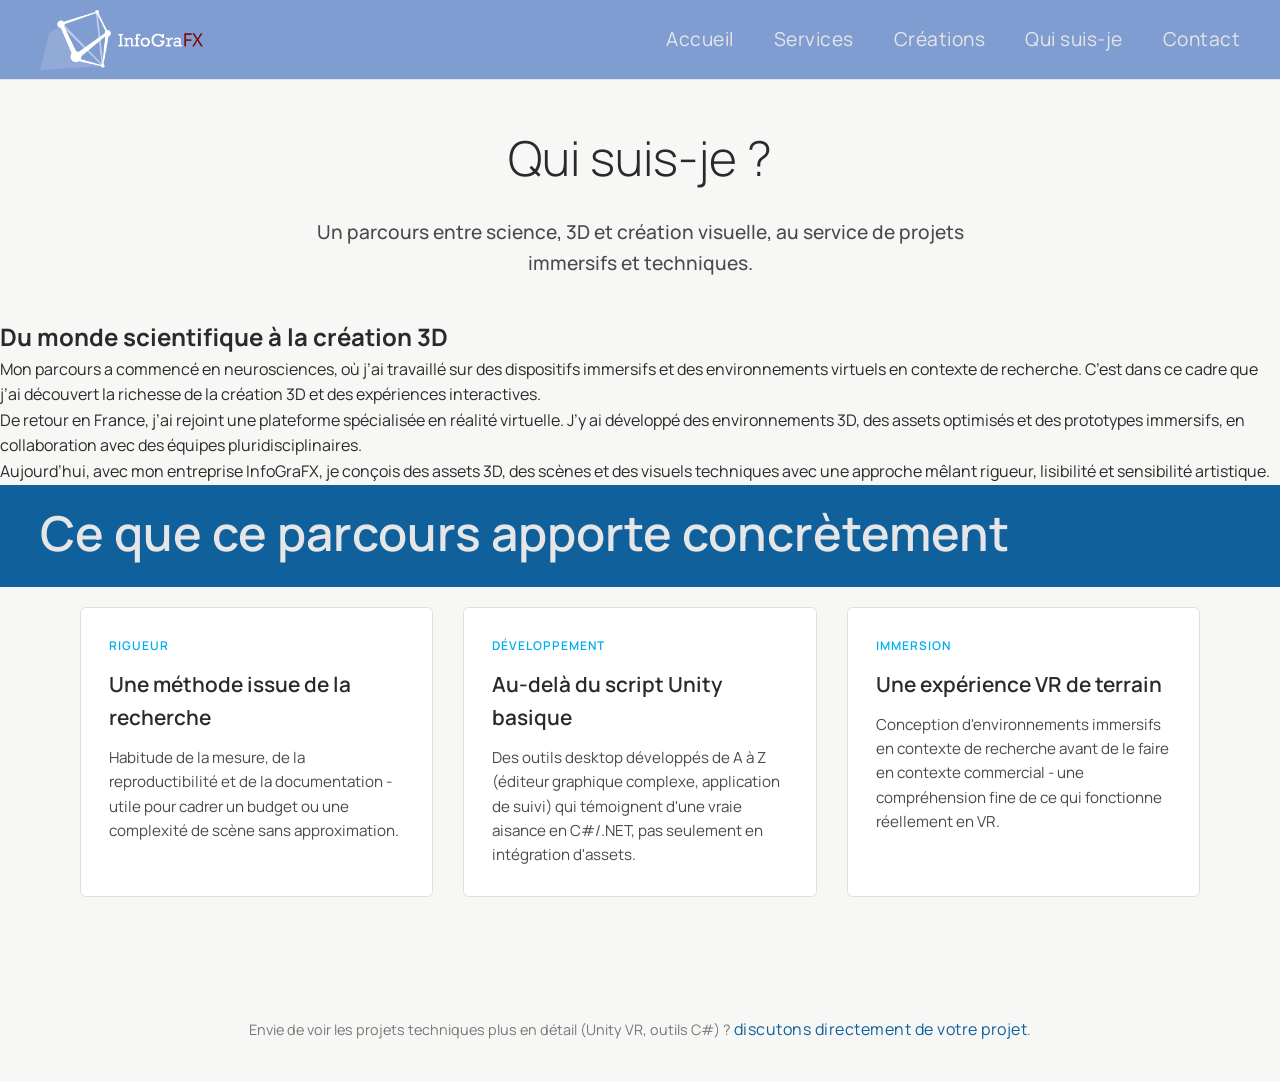
==== apropos.html @ 715f65da "fix pictures" ====
<!DOCTYPE html>
<html lang="fr">
<head>
    <meta charset="UTF-8">
    <meta name="viewport" content="width=device-width, initial-scale=1.0">
    <title>Qui suis-je – InfoGraFX</title>
    <meta name="description" content="Parcours de François-Xavier Michon, fondateur d'InfoGraFX : des neurosciences à la 3D, la VR et le développement Unity.">

    <link rel="stylesheet" href="css/styles.css">
    <link rel="stylesheet" href="css/components/MediaBlock.css">
    <link rel="stylesheet" href="css/components/Lightbox.css">
    <link href="https://fonts.googleapis.com/css2?family=Manrope:wght@300;400;500;600&display=swap" rel="stylesheet">
</head>

<body>
<header>            
    <img src="./assets/Images/Logo/logo1BATD.png" class="minlogo" alt="InfoGraFX">
    <nav>
        <a href="index.html">Accueil</a>
        <a href="services.html">Services</a>
        <a href="creations.html">Créations</a>
        <a href="apropos.html">Qui suis-je</a>
        <a href="contact.html">Contact</a>
    </nav>
</header>

<section class="hero">
    <h1>Qui suis-je ?</h1>
    <!-- <p class="heroTagline">Un parcours parti des neurosciences, arrivé à la 3D et au développement Unity par la recherche immersive.</p> -->
    <p class="heroTagline">    Un parcours entre science, 3D et création visuelle, au service de projets immersifs et techniques.</p>
</section>

<section class="mediaBlock mediaBlockAnimated mediaBlockFromRight">
    <div class="mediaBlockText">
        <!-- <h2 class="mediaBlockTitle">Un chercheur devenu artisan du visuel et du code</h2> -->
        <h2 class="mediaBlockTitle">Du monde scientifique à la création 3D</h2>
        <!-- <p class="mediaBlockDescription">Mon parcours a commencé en neurosciences et déjà lié à l'étude de la réalitée virtuelle sur animaux. Lors de mon post-doctorat, j'ai continuer de découvrir la puissance la richesse de la création 3D et des environnements immersifs - une passion qui ne m'a plus quitté depuis.</p>
        <p class="mediaBlockDescription">De retour en France, j'ai travaillé au sein d'une plateforme de recherche spécialisée en VR, où j'ai consolidé mes compétences en modélisation, intégration technique et programmation, au contact d'exigences scientifiques strictes.</p>
        <p class="mediaBlockDescription">Basé à Marseille, je conçois aujourd'hui sous InfoGraFX des assets 3D, des scènes et des interactions qui mêlent rigueur technique et sensibilité visuelle.</p> -->

        <p class="mediaBlockDescription">Mon parcours a commencé en neurosciences, où j’ai travaillé sur des dispositifs immersifs et des environnements virtuels en contexte de recherche. 
    C’est dans ce cadre que j’ai découvert la richesse de la création 3D et des expériences interactives.</p>
        <p class="mediaBlockDescription">    De retour en France, j’ai rejoint une plateforme spécialisée en réalité virtuelle. J’y ai développé des environnements 3D, des assets optimisés et des prototypes immersifs, en collaboration avec des équipes pluridisciplinaires.</p>
        <p class="mediaBlockDescription">    Aujourd’hui, avec mon entreprise InfoGraFX, je conçois des assets 3D, des scènes et des visuels techniques avec une approche mêlant rigueur, lisibilité et sensibilité artistique.</p>
    </div>
    <!-- <img src="./assets/Images/ProfilePhoto.png" class="mediaBlockMedia animated-image"> -->
</section>

<h2 class="sectionTitle">Ce que ce parcours apporte concrètement</h2>

<section class="pillars">
    <div class="pillarCard">
        <span class="pillarLabel">Rigueur</span>
        <h2>Une méthode issue de la recherche</h2>
        <p>Habitude de la mesure, de la reproductibilité et de la documentation - utile pour cadrer un budget ou une complexité de scène sans approximation.</p>
    </div>
    <div class="pillarCard">
        <span class="pillarLabel">Développement</span>
        <h2>Au-delà du script Unity basique</h2>
        <p>Des outils desktop développés de A à Z (éditeur graphique complexe, application de suivi) qui témoignent d'une vraie aisance en C#/.NET, pas seulement en intégration d'assets.</p>
    </div>
    <div class="pillarCard">
        <span class="pillarLabel">Immersion</span>
        <h2>Une expérience VR de terrain</h2>
        <p>Conception d'environnements immersifs en contexte de recherche avant de le faire en contexte commercial - une compréhension fine de ce qui fonctionne réellement en VR.</p>
    </div>
</section>

<footer>
    <p>Envie de voir les projets techniques plus en détail (Unity VR, outils C#) ? <a href="contact.html">discutons directement de votre projet</a>.</p>
</footer>

<script type="module" src="js/main.js"></script>

</body>
</html>
---- css/styles.css ----
/* ------------------------------
   PALETTE ÉTENDUE
--------------------------------*/
:root {
    /* Nouveau thème blanc cassé */
    --col-bg: #f7f7f5;          /* Blanc cassé */
    --col-text: #2a2a2a;        /* Gris foncé élégant */
    --col-text-light: #4a4a4a;  /* Gris moyen */
    --col-border: #e0e0de;      /* Gris clair */
    --col-border-hover: #c8c8c6;

    /* Accent artistique */
    --col-accent: #7a5cff;      /* Violet créatif */
    --col-accent-dark: #5b3fd9;

    /* Ancienne palette (disponible si tu veux l’utiliser) */
    --col_black: #0f0f0f;
    --col_white: #e6e6e6;
    --col_grey: #333333;
    --col_orange: #eb6c1a;
    --col_black2: #151515;
    --col_black3: #1a1a1a;
    --col_grey2: #555555;
    --col_light_blue:#96dcf8;
    --col_cyan_neon:#00E5FF;
    --col_night_blue: #0B0F26;
    --col_deep_blue: #0E3A66;
    --col_blue: #00adee;
    --col_blue_dark: #809dd2;
    --col_blue_dark2: #10609c;
    --col_blue_dark3: #073c64;
}

/* ------------------------------
   RESET & BASE
--------------------------------*/
* {
    margin: 0;
    padding: 0;
    box-sizing: border-box;
}

body {
    font-family: "Manrope", sans-serif;
    background-color: var(--col-bg);
    color: var(--col-text);
    line-height: 1.6;
}

a {
    color: var(--col_blue_dark2);
    text-decoration: none;
    font-weight: 400;
    font-size: 1rem;
    letter-spacing: 0.5px;
    transition: opacity 0.2s ease;
}

a:hover {
    color: var(--col_blue_dark2);
    text-decoration: none;
    font-weight: 400;
text-decoration:underline ;    letter-spacing: 0.5px;
    transition: opacity 0.2s ease;
}

/* ------------------------------
   HEADER & NAV
--------------------------------*/
header {
    width: 100%; 
    padding: 20px 40px;
    /* background: var(--col-bg); */
    background: var(--col_blue_dark);
    border-bottom: 1px solid var(--col-border);
    position: sticky;
    top: 0;
    z-index: 1000;

      display: flex;               /* ALIGNEMENT GLOBAL */
    align-items: center;         /* CENTRAGE VERTICAL */
    justify-content: space-between; /* LOGO À GAUCHE / NAV À DROITE */
        height: 80px;                /* FIXE LA HAUTEUR DU HEADER */
}

.minlogo{
display: block;
    max-height: 60px;            /* NE DÉPASSE JAMAIS LE HEADER */
    width: auto;
    height: auto;
}
nav {
    display: flex;
    gap: 40px;
    justify-content: flex-end;
}

nav a {
    color: var(--col_white);
    text-decoration: none;
    font-weight: 400;
    font-size: 1.2rem;
    letter-spacing: 0.5px;
    transition: opacity 0.2s ease;
}

nav a:hover {
    opacity: 0.6;
}

/* ------------------------------
   HERO SECTION
--------------------------------*/
.hero {
    text-align: center;
    padding: 40px 20px 40px;
}

.hero h1 {
    font-size: 3rem;
    font-weight: 300;
    margin-bottom: 20px;
}



.hero p {
    font-size: 1.2rem;
    max-width: 700px;
    margin: 0 auto;
    color: var(--col-text-light);
}

/* ------------------------------
   CARDS SECTION
--------------------------------*/
.cards {
    display: grid;
    grid-template-columns: repeat(auto-fit, minmax(260px, 1fr));
    gap: 40px;
    padding: 40px;
    max-width: 1600px;
    margin: 0 auto;
}

.card {
    background: #ffffff;
    border: 1px solid var(--col-border);
    padding: 20px;
    border-radius: 6px;
    transition: transform 0.2s ease, border-color 0.2s ease;
}

.card:hover {
    transform: translateY(-6px);
    border-color: var(--col-border-hover);
}

.card img {
    width: 100%;
    height: 160px;
    object-fit: cover;
    border-radius: 4px;
    margin-bottom: 15px;
}

.card h2 {
    font-size: 1.4rem;
    font-weight: 400;
    margin-bottom: 10px;
}

.card p {
    font-size: 0.95rem;
    margin-bottom: 20px;
    color: var(--col-text-light);
}

.card a {
    display: inline-block;
    padding: 10px 16px;
    background: var(--col-text);
    color: #ffffff;
    text-decoration: none;
    font-weight: 400;
    border-radius: 4px;
    transition: opacity 0.2s ease;
}

.card a:hover {
    opacity: 0.7;
}

/* ------------------------------
   FOOTER
--------------------------------*/
footer {
    text-align: center;
    padding: 40px;
    color: #777;
    font-size: 0.9rem;
}


/* ------------------------------
   HERO — bouton d'appel à l'action
--------------------------------*/
.heroTagline {
    font-size: 1.3rem;
    font-weight: 500;
    color: var(--col-text);
    max-width: 700px;
    margin: 0 auto 10px;
}

.heroCta {
    display: inline-block;
    margin-top: 30px;
    padding: 14px 28px;
    background: var(--col_blue_dark2);
    color: #ffffff;
    text-decoration: none;
    font-weight: 500;
    border-radius: 4px;
    transition: background 0.2s ease;
}

.heroCta:hover {
    background: var(--col_blue_dark3);
}

/* ------------------------------
   PILIERS DE SERVICES (accueil)
--------------------------------*/
.pillars {
    display: grid;
    grid-template-columns: repeat(auto-fit, minmax(260px, 1fr));
    gap: 30px;
    max-width: 1200px;
    margin: 0 auto;
    padding: 20px 40px 80px;
}

.pillarCard {
    background: #ffffff;
    border: 1px solid var(--col-border);
    border-radius: 6px;
    padding: 28px;
    display: flex;
    flex-direction: column;
    gap: 12px;
}

.pillarLabel {
    text-transform: uppercase;
    font-size: 0.75rem;
    letter-spacing: 1px;
    color: var(--col_blue);
    font-weight: 600;
}

.pillarCard h2 {
    font-size: 1.3rem;
    font-weight: 600;
}

.pillarCard p {
    color: var(--col-text-light);
    font-size: 0.95rem;
    flex-grow: 1;
}

.pillarCard a {
    color: var(--col_blue_dark2);
    text-decoration: none;
    font-weight: 500;
}

.pillarCard a:hover {
    text-decoration: underline;
}

/* ------------------------------
   TITRE DE SECTION (services.html)
--------------------------------*/
.sectionTitle {
    padding: 10px 40px;
    font-size: 3rem;
    font-weight: 600;
    padding-bottom: 16px;
    background-color: var(--col_blue_dark2);
    color: var(--col_white);
}

/* IMAGE — entre 40% et 66% selon sa taille réelle */
.logo {
    flex: 0 1 auto;          /* image prend l’espace qu’elle peut */
    max-height: 30vh;        /* jamais trop haute */
    width: auto;
    height: auto;
    object-fit: contain;     /* image entière */
    object-position: left;   /* collée au bord */
    background: var(--col-bg);        /* bandes propres */
}

/* ------------------------------
   FORMULAIRE DE CONTACT
--------------------------------*/
.contactWrapper {
    display: grid;
    grid-template-columns: 2fr 1fr;
    gap: 60px;
    max-width: 1000px;
    margin: 0 auto;
    padding: 20px 40px 80px;
}

.contactForm {
    display: flex;
    flex-direction: column;
    gap: 6px;
}

.contactForm label {
    font-size: 0.9rem;
    font-weight: 600;
    margin-top: 12px;
}

.contactForm input,
.contactForm select,
.contactForm textarea {
    padding: 10px 12px;
    border: 1px solid var(--col-border);
    border-radius: 4px;
    font-family: inherit;
    font-size: 1rem;
    background: #ffffff;
    color: var(--col-text);
}

.contactForm button {
    margin-top: 20px;
    padding: 12px 20px;
    background: var(--col_blue_dark2);
    color: #ffffff;
    border: none;
    border-radius: 4px;
    font-weight: 500;
    cursor: pointer;
    transition: background 0.2s ease;
}

.contactForm button:hover {
    background: var(--col_blue_dark3);
}

.mailtoNote {
    grid-column: 1 / -1;
    font-size: 0.85rem;
    color: var(--col-text-light);
    margin-top: -30px;
}

.contactInfo h2 {
    font-size: 1.1rem;
    margin-bottom: 12px;
}

.contactInfo p {
    margin-bottom: 8px;
    color: var(--col-text-light);
}

.legalNote {
    font-size: 0.8rem;
    color: #999;
    margin-top: 20px;
}

@media (max-width: 700px) {
    .contactWrapper {
        grid-template-columns: 1fr;
    }
}
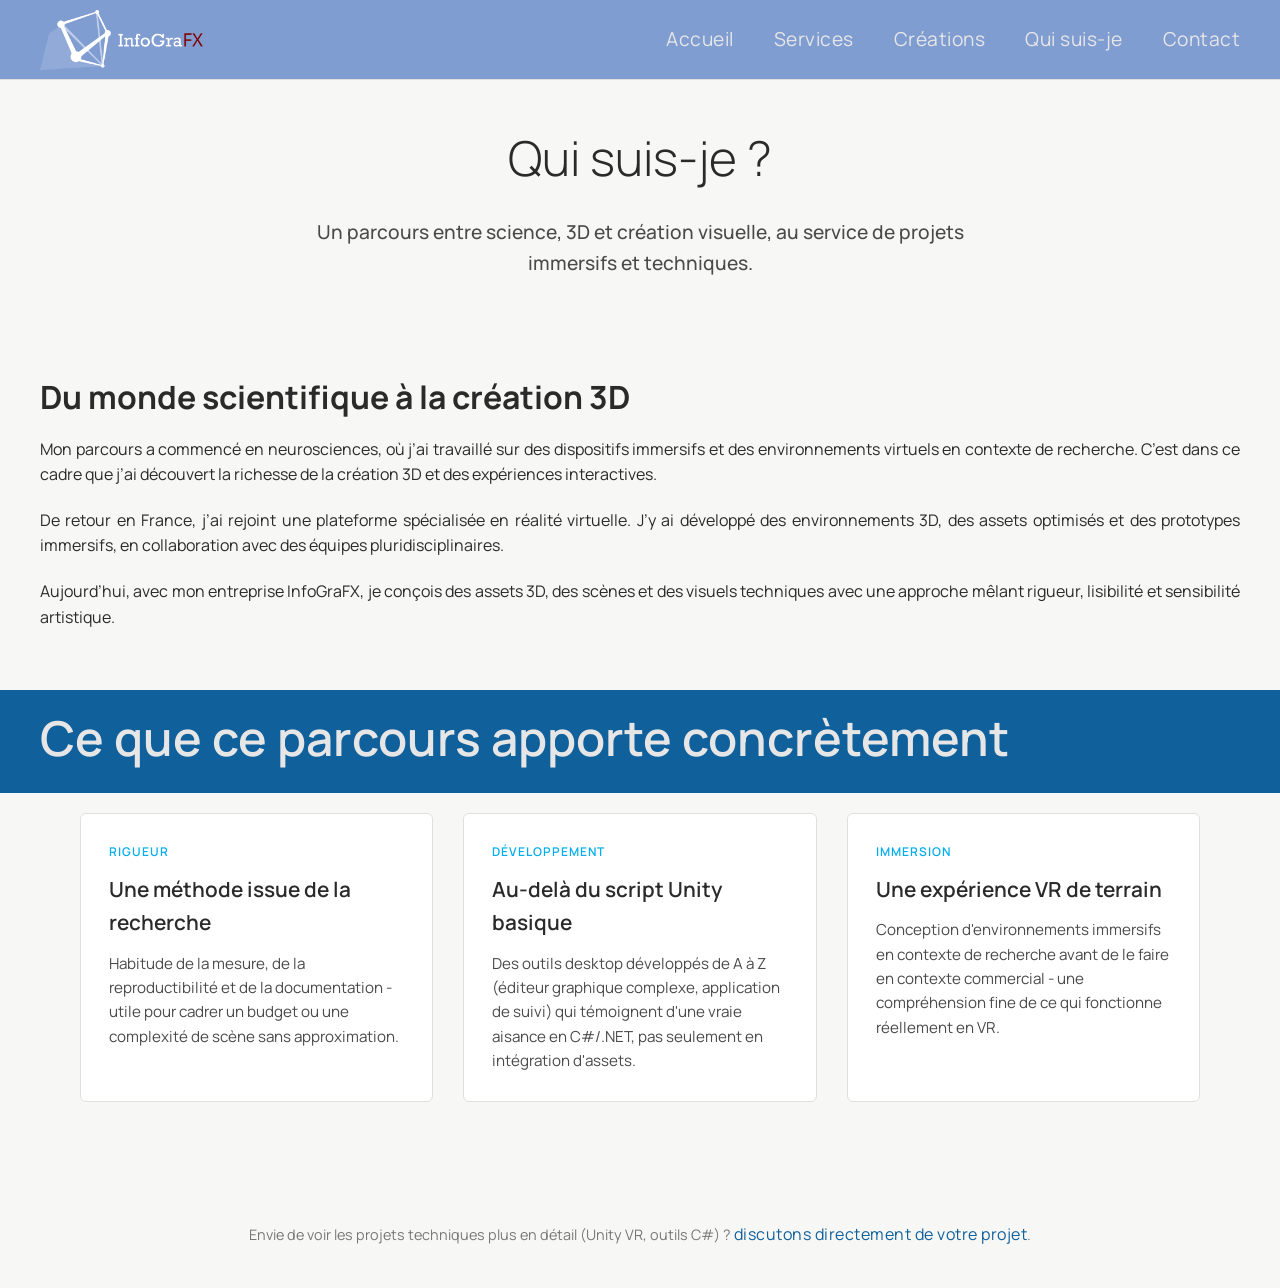
==== commit 5615eb43: "check css" ====
--- a/apropos.html
+++ b/apropos.html
@@ -6,9 +6,9 @@
     <title>Qui suis-je – InfoGraFX</title>
     <meta name="description" content="Parcours de François-Xavier Michon, fondateur d'InfoGraFX : des neurosciences à la 3D, la VR et le développement Unity.">
 
-    <link rel="stylesheet" href="css/styles.css">
-    <link rel="stylesheet" href="css/components/MediaBlock.css">
-    <link rel="stylesheet" href="css/components/Lightbox.css">
+    <link rel="stylesheet" href="./css/styles.css">
+    <link rel="stylesheet" href="./css/components/mediaBlock.css">
+    <link rel="stylesheet" href="./css/components/Lightbox.css">
     <link href="https://fonts.googleapis.com/css2?family=Manrope:wght@300;400;500;600&display=swap" rel="stylesheet">
 </head>
 
@@ -70,7 +70,7 @@
     <p>Envie de voir les projets techniques plus en détail (Unity VR, outils C#) ? <a href="contact.html">discutons directement de votre projet</a>.</p>
 </footer>
 
-<script type="module" src="js/main.js"></script>
+<script type="module" src="./js/main.js"></script>
 
 </body>
 </html>
--- a/css/components/mediaBlock.css
+++ b/css/components/mediaBlock.css
@@ -0,0 +1,108 @@
+/* ============================
+   MEDIA BLOCK — FLEX ADAPTATIF
+============================ */
+
+.mediaBlock {
+    display: flex;
+    align-items: stretch;
+    justify-content: space-between;
+    width: 100%;
+    padding: 60px 0;
+    gap: 40px;
+}
+
+/* ORDRE TEXTE / IMAGE */
+.mediaBlockFromRight .mediaBlockText { order: 0; }
+.mediaBlockFromRight .mediaBlockMedia { order: 1; }
+
+.mediaBlockFromLeft .mediaBlockMedia { order: 0; }
+.mediaBlockFromLeft .mediaBlockText { order: 1; }
+
+
+
+/* IMAGE — entre 40% et 66% selon sa taille réelle */
+.mediaBlockMedia {
+    flex: 0 1 auto;          /* image prend l’espace qu’elle peut */
+    min-width: 40%;          /* jamais trop petite */
+    max-width: 66%;          /* jamais trop grande */
+    max-height: 50vh;        /* jamais trop haute */
+    border-radius:2cap;
+    width: auto;
+    height: auto;
+    object-fit: contain;     /* image entière */
+    object-position: left;   /* collée au bord */
+    background: var(--col-bg);        /* bandes propres */
+}
+
+/* TEXTE — récupère tout l’espace restant */
+.mediaBlockText {
+    display: flex;
+    flex-direction: column;
+    justify-content: flex-start;   /* titre collé en haut */
+    gap: 20px;                      /* espace propre entre titre et texte */
+    flex: 1 1 auto;
+    padding: 0 40px;
+}
+
+.mediaBlockTitle {
+    margin: 0;
+    padding: 0;
+    font-size: 2rem;
+    font-weight: 700;
+    line-height: 1.2;
+    text-align: left;               /* aligné à gauche */
+}
+
+/* Sous-texte */
+.mediaBlockDescription {
+    margin: 0;
+    padding: 0;
+    font-size: 1rem;
+    line-height: 1.6;
+    text-align: justify;            /* texte justifié */
+}
+
+
+
+
+/* ============================
+   ANIMATION — SIMPLE & FIABLE
+============================ */
+
+/* Image venant de la droite */
+.mediaBlockFromRight .mediaBlockMedia {
+    opacity: 0;
+    transform: translateX(49%);
+    transition:
+        opacity 0.6s ease-out,
+        transform 0.9s cubic-bezier(0.16, 1.2, 0.3, 1);
+}
+
+.mediaBlockFromRight .mediaBlockMedia.visible {
+    opacity: 1;
+    transform: translateX(0);
+}
+
+.mediaBlockFromRight .mediaBlockMedia.exit {
+    opacity: 0;
+    transform: translateX(49%);
+}
+
+/* Image venant de la gauche */
+.mediaBlockFromLeft .mediaBlockMedia {
+    opacity: 0;
+    transform: translateX(-49%);
+    transition:
+        opacity 0.6s ease-out,
+        transform 0.9s cubic-bezier(0.16, 1.2, 0.3, 1);
+}
+
+.mediaBlockFromLeft .mediaBlockMedia.visible {
+    opacity: 1;
+    transform: translateX(0);
+}
+
+.mediaBlockFromLeft .mediaBlockMedia.exit {
+    opacity: 0;
+    transform: translateX(-49%);
+}
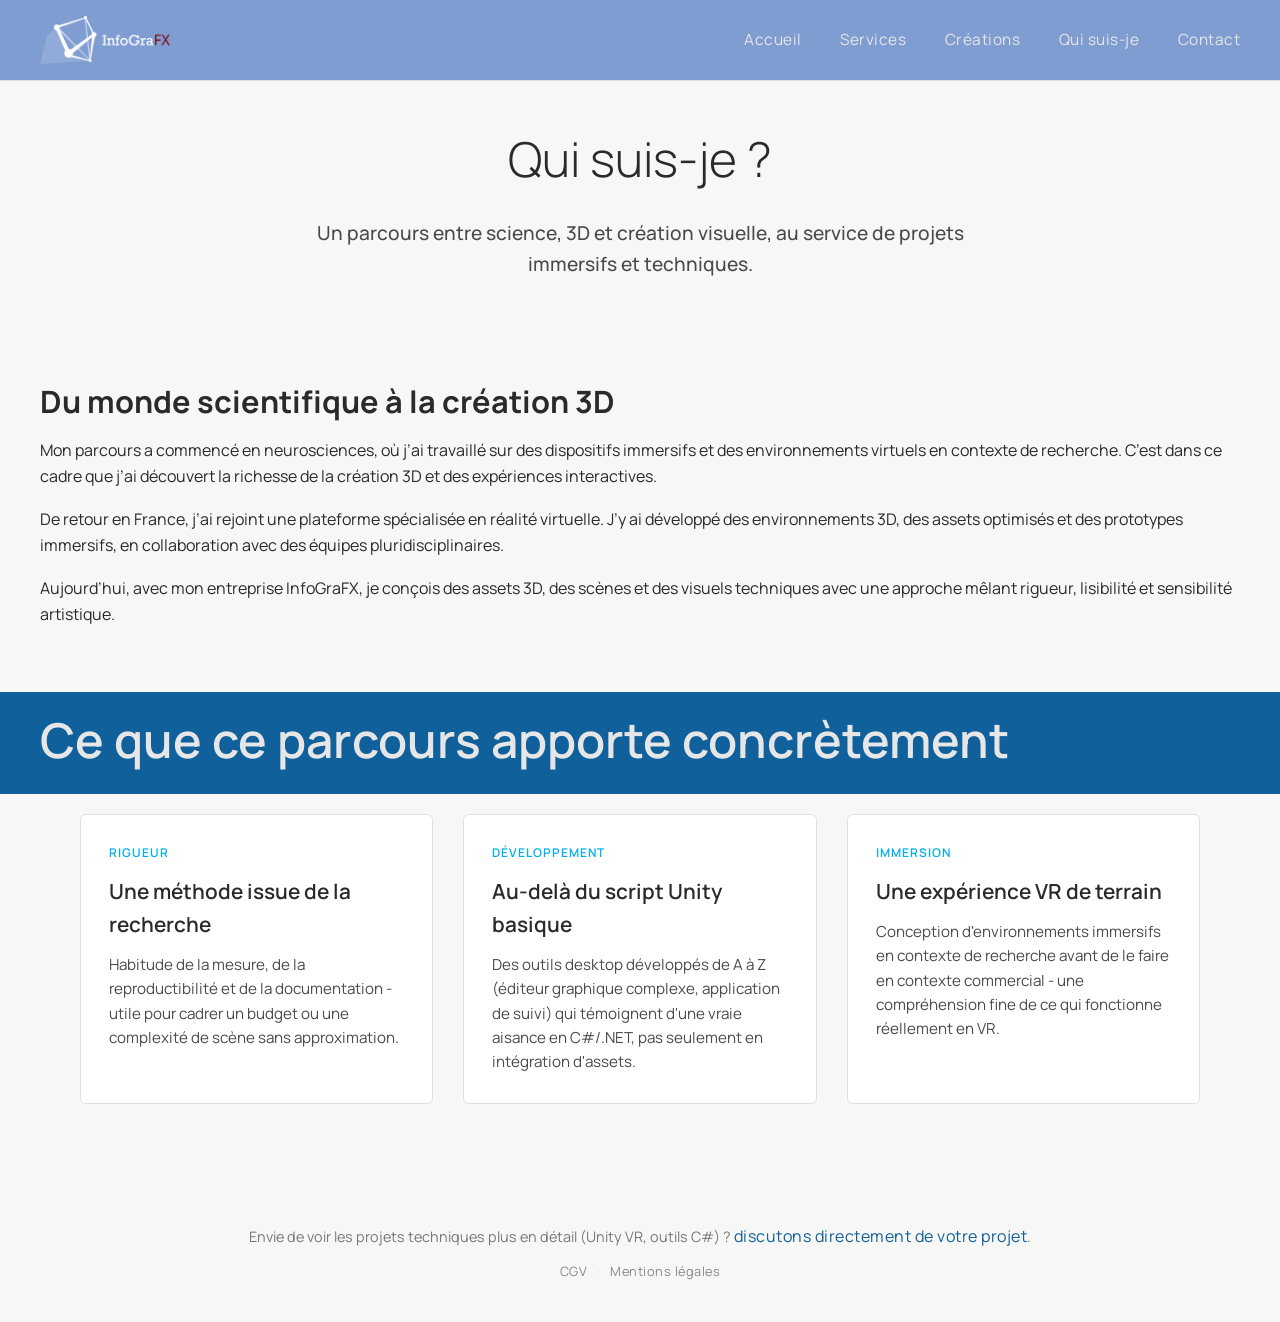
==== commit 695a3a47: "modif layout, but not fully ok" ====
--- a/apropos.html
+++ b/apropos.html
@@ -7,7 +7,7 @@
     <meta name="description" content="Parcours de François-Xavier Michon, fondateur d'InfoGraFX : des neurosciences à la 3D, la VR et le développement Unity.">
 
     <link rel="stylesheet" href="./css/styles.css">
-    <link rel="stylesheet" href="./css/components/mediaBlock.css">
+    <link rel="stylesheet" href="./css/components/MediaBlock.css">
     <link rel="stylesheet" href="./css/components/Lightbox.css">
     <link href="https://fonts.googleapis.com/css2?family=Manrope:wght@300;400;500;600&display=swap" rel="stylesheet">
 </head>
@@ -68,8 +68,14 @@
 
 <footer>
     <p>Envie de voir les projets techniques plus en détail (Unity VR, outils C#) ? <a href="contact.html">discutons directement de votre projet</a>.</p>
+    <p class="footerLegal">
+        <a href="cvg.html">CGV</a>
+        <span>·</span>
+        <a href="mentions-legales.html">Mentions légales</a>
+    </p>
 </footer>
 
+<script type="module" src="./js/components/navToggle.js"></script>
 <script type="module" src="./js/main.js"></script>
 
 </body>
--- a/css/styles.css
+++ b/css/styles.css
@@ -40,11 +40,22 @@
     box-sizing: border-box;
 }
 
+html {
+    /* Empêche tout débordement horizontal résiduel (image ou bloc trop large)
+       de créer une barre de scroll latérale sur mobile. */
+    overflow-x: hidden;
+}
+
 body {
     font-family: "Manrope", sans-serif;
     background-color: var(--col-bg);
     color: var(--col-text);
     line-height: 1.6;
+    overflow-x: hidden;
+}
+
+img {
+    max-width: 100%;
 }
 
 a {
@@ -68,30 +79,29 @@
    HEADER & NAV
 --------------------------------*/
 header {
-    width: 100%; 
-    padding: 20px 40px;
-    /* background: var(--col-bg); */
+    width: 100%;
+    padding: 16px clamp(16px, 4vw, 40px);
     background: var(--col_blue_dark);
     border-bottom: 1px solid var(--col-border);
     position: sticky;
     top: 0;
     z-index: 1000;
 
-      display: flex;               /* ALIGNEMENT GLOBAL */
+    display: flex;               /* ALIGNEMENT GLOBAL */
     align-items: center;         /* CENTRAGE VERTICAL */
     justify-content: space-between; /* LOGO À GAUCHE / NAV À DROITE */
-        height: 80px;                /* FIXE LA HAUTEUR DU HEADER */
+    min-height: 64px;
 }
 
 .minlogo{
 display: block;
-    max-height: 60px;            /* NE DÉPASSE JAMAIS LE HEADER */
+    max-height: 48px;            /* NE DÉPASSE JAMAIS LE HEADER */
     width: auto;
     height: auto;
 }
 nav {
     display: flex;
-    gap: 40px;
+    gap: clamp(16px, 3vw, 40px);
     justify-content: flex-end;
 }
 
@@ -99,9 +109,77 @@
     color: var(--col_white);
     text-decoration: none;
     font-weight: 400;
-    font-size: 1.2rem;
+    font-size: clamp(0.95rem, 1.2vw, 1.2rem);
     letter-spacing: 0.5px;
     transition: opacity 0.2s ease;
+    white-space: nowrap;
+}
+
+/* Bouton hamburger : injecté en JS (js/components/navToggle.js), caché par
+   défaut, affiché uniquement sous le breakpoint mobile ci-dessous. */
+.navToggle {
+    display: none;
+    flex-direction: column;
+    justify-content: center;
+    gap: 5px;
+    width: 32px;
+    height: 32px;
+    border: none;
+    background: transparent;
+    cursor: pointer;
+    padding: 0;
+    z-index: 1001;
+}
+
+.navToggle span {
+    display: block;
+    width: 100%;
+    height: 2px;
+    background: var(--col_white);
+    border-radius: 2px;
+    transition: transform 0.25s ease, opacity 0.2s ease;
+}
+
+.navToggle.isOpen span:nth-child(1) {
+    transform: translateY(7px) rotate(45deg);
+}
+
+.navToggle.isOpen span:nth-child(2) {
+    opacity: 0;
+}
+
+.navToggle.isOpen span:nth-child(3) {
+    transform: translateY(-7px) rotate(-45deg);
+}
+
+@media (max-width: 780px) {
+    .navToggle {
+        display: flex;
+    }
+
+    nav {
+        position: absolute;
+        top: 100%;
+        left: 0;
+        right: 0;
+        flex-direction: column;
+        gap: 0;
+        background: var(--col_blue_dark);
+        max-height: 0;
+        overflow: hidden;
+        transition: max-height 0.3s ease;
+        border-bottom: 1px solid rgba(255, 255, 255, 0.15);
+    }
+
+    nav.navOpenState {
+        max-height: 320px;
+    }
+
+    nav a {
+        padding: 14px clamp(16px, 4vw, 40px);
+        border-top: 1px solid rgba(255, 255, 255, 0.15);
+        font-size: 1.05rem;
+    }
 }
 
 nav a:hover {
@@ -113,11 +191,11 @@
 --------------------------------*/
 .hero {
     text-align: center;
-    padding: 40px 20px 40px;
+    padding: clamp(24px, 5vw, 40px) 20px;
 }
 
 .hero h1 {
-    font-size: 3rem;
+    font-size: clamp(2rem, 6vw, 3rem);
     font-weight: 300;
     margin-bottom: 20px;
 }
@@ -125,7 +203,7 @@
 
 
 .hero p {
-    font-size: 1.2rem;
+    font-size: clamp(1rem, 2.2vw, 1.2rem);
     max-width: 700px;
     margin: 0 auto;
     color: var(--col-text-light);
@@ -137,8 +215,8 @@
 .cards {
     display: grid;
     grid-template-columns: repeat(auto-fit, minmax(260px, 1fr));
-    gap: 40px;
-    padding: 40px;
+    gap: clamp(20px, 4vw, 40px);
+    padding: clamp(20px, 4vw, 40px);
     max-width: 1600px;
     margin: 0 auto;
 }
@@ -196,9 +274,28 @@
 --------------------------------*/
 footer {
     text-align: center;
-    padding: 40px;
+    padding: clamp(24px, 5vw, 40px) 20px;
     color: #777;
     font-size: 0.9rem;
+}
+
+.footerLegal {
+    margin-top: 12px;
+    font-size: 0.8rem;
+    color: #999;
+    display: flex;
+    flex-wrap: wrap;
+    justify-content: center;
+    gap: 6px 10px;
+}
+
+.footerLegal a {
+    color: #888;
+    font-size: 0.8rem;
+}
+
+.footerLegal span {
+    color: #ccc;
 }
 
 
@@ -238,7 +335,7 @@
     gap: 30px;
     max-width: 1200px;
     margin: 0 auto;
-    padding: 20px 40px 80px;
+    padding: 20px clamp(16px, 4vw, 40px) 80px;
 }
 
 .pillarCard {
@@ -284,10 +381,9 @@
    TITRE DE SECTION (services.html)
 --------------------------------*/
 .sectionTitle {
-    padding: 10px 40px;
-    font-size: 3rem;
+    padding: 10px clamp(16px, 4vw, 40px) 16px;
+    font-size: clamp(1.6rem, 5vw, 3rem);
     font-weight: 600;
-    padding-bottom: 16px;
     background-color: var(--col_blue_dark2);
     color: var(--col_white);
 }
@@ -295,7 +391,7 @@
 /* IMAGE — entre 40% et 66% selon sa taille réelle */
 .logo {
     flex: 0 1 auto;          /* image prend l’espace qu’elle peut */
-    max-height: 30vh;        /* jamais trop haute */
+    max-height: clamp(120px, 30vh, 280px);        /* jamais trop haute, jamais minuscule */
     width: auto;
     height: auto;
     object-fit: contain;     /* image entière */
--- a/css/components/MediaBlock.css
+++ b/css/components/MediaBlock.css
@@ -0,0 +1,158 @@
+/* ============================
+   MEDIA BLOCK — TEXTE 1/3 + GROUPE D'IMAGES
+   Nouvelle méthodologie : le texte occupe une largeur fixe (≈1/3),
+   les images (1, 2 ou plus, portrait ou paysage) sont regroupées dans
+   un conteneur à hauteur commune, réparties à parts égales en largeur
+   et recadrées (object-fit: cover) pour toujours garder la même
+   hauteur, les mêmes coins arrondis et un espacement régulier —
+   quelle que soit leur résolution ou leur orientation d'origine.
+============================ */
+
+.mediaBlock {
+    display: flex;
+    align-items: stretch;
+    width: 100%;
+    max-width: 1400px;
+    margin: 0 auto;
+    padding: clamp(32px, 6vw, 64px) clamp(16px, 4vw, 40px);
+    gap: clamp(24px, 4vw, 48px);
+}
+
+/* ORDRE TEXTE / IMAGES (desktop) */
+.mediaBlockFromRight .mediaBlockText { order: 0; }
+.mediaBlockFromRight .mediaBlockMediaGroup { order: 1; }
+
+.mediaBlockFromLeft .mediaBlockMediaGroup { order: 0; }
+.mediaBlockFromLeft .mediaBlockText { order: 1; }
+
+/* TEXTE — largeur fixe à ~1/3 du bloc */
+.mediaBlockText {
+    flex: 0 0 33%;
+    max-width: 33%;
+    display: flex;
+    flex-direction: column;
+    justify-content: center;
+    gap: 18px;
+}
+
+.mediaBlockTitle {
+    margin: 0;
+    padding: 0;
+    font-size: clamp(1.4rem, 2.4vw, 2rem);
+    font-weight: 700;
+    line-height: 1.2;
+    text-align: left;
+}
+
+.mediaBlockDescription {
+    margin: 0;
+    padding: 0;
+    font-size: 1rem;
+    line-height: 1.6;
+    text-align: left;
+}
+
+/* Bloc texte seul (pas d'images dans ce mediaBlock) : le texte prend
+   toute la largeur au lieu de rester coincé à 33%. */
+.mediaBlock:has(.mediaBlockText:only-child) .mediaBlockText {
+    flex: 1 1 100%;
+    max-width: 100%;
+}
+
+/* GROUPE D'IMAGES — hauteur commune, réparties à parts égales,
+   peu importe leur nombre ou leur orientation d'origine */
+.mediaBlockMediaGroup {
+    flex: 1 1 auto;
+    display: flex;
+    align-items: stretch;
+    gap: clamp(10px, 1.5vw, 20px);
+    height: clamp(220px, 30vw, 420px);
+    min-width: 0;
+}
+
+.mediaBlockMedia {
+    flex: 1 1 0;
+    min-width: 0;
+    width: 100%;
+    height: 100%;
+    object-fit: cover;
+    border-radius: 14px;
+    background: var(--col-border);
+}
+
+/* ============================
+   RESPONSIVE — MOBILE
+   Le texte passe toujours au-dessus (lisibilité en premier), les images
+   en dessous sur toute la largeur, hauteur réduite et fixe.
+============================ */
+@media (max-width: 820px) {
+    .mediaBlock {
+        flex-direction: column;
+        gap: 20px;
+    }
+
+    .mediaBlockFromRight .mediaBlockText,
+    .mediaBlockFromLeft .mediaBlockText {
+        order: 0;
+    }
+
+    .mediaBlockFromRight .mediaBlockMediaGroup,
+    .mediaBlockFromLeft .mediaBlockMediaGroup {
+        order: 1;
+    }
+
+    .mediaBlockText {
+        flex: 1 1 100%;
+        max-width: 100%;
+    }
+
+    .mediaBlockMediaGroup {
+        flex: 1 1 100%;
+        height: 260px;
+    }
+}
+
+/* ============================
+   ANIMATION AU SCROLL — appliquée au groupe d'images entier
+============================ */
+.mediaBlockFromRight .mediaBlockMediaGroup {
+    opacity: 0;
+    transform: translateX(6%);
+    transition:
+        opacity 0.6s ease-out,
+        transform 0.9s cubic-bezier(0.16, 1.2, 0.3, 1);
+}
+
+.mediaBlockFromRight .mediaBlockMediaGroup.visible {
+    opacity: 1;
+    transform: translateX(0);
+}
+
+.mediaBlockFromRight .mediaBlockMediaGroup.exit {
+    opacity: 0;
+    transform: translateX(6%);
+}
+
+.mediaBlockFromLeft .mediaBlockMediaGroup {
+    opacity: 0;
+    transform: translateX(-6%);
+    transition:
+        opacity 0.6s ease-out,
+        transform 0.9s cubic-bezier(0.16, 1.2, 0.3, 1);
+}
+
+.mediaBlockFromLeft .mediaBlockMediaGroup.visible {
+    opacity: 1;
+    transform: translateX(0);
+}
+
+.mediaBlockFromLeft .mediaBlockMediaGroup.exit {
+    opacity: 0;
+    transform: translateX(-6%);
+}
+
+@media (prefers-reduced-motion: reduce) {
+    .mediaBlockMediaGroup {
+        transition: none;
+    }
+}
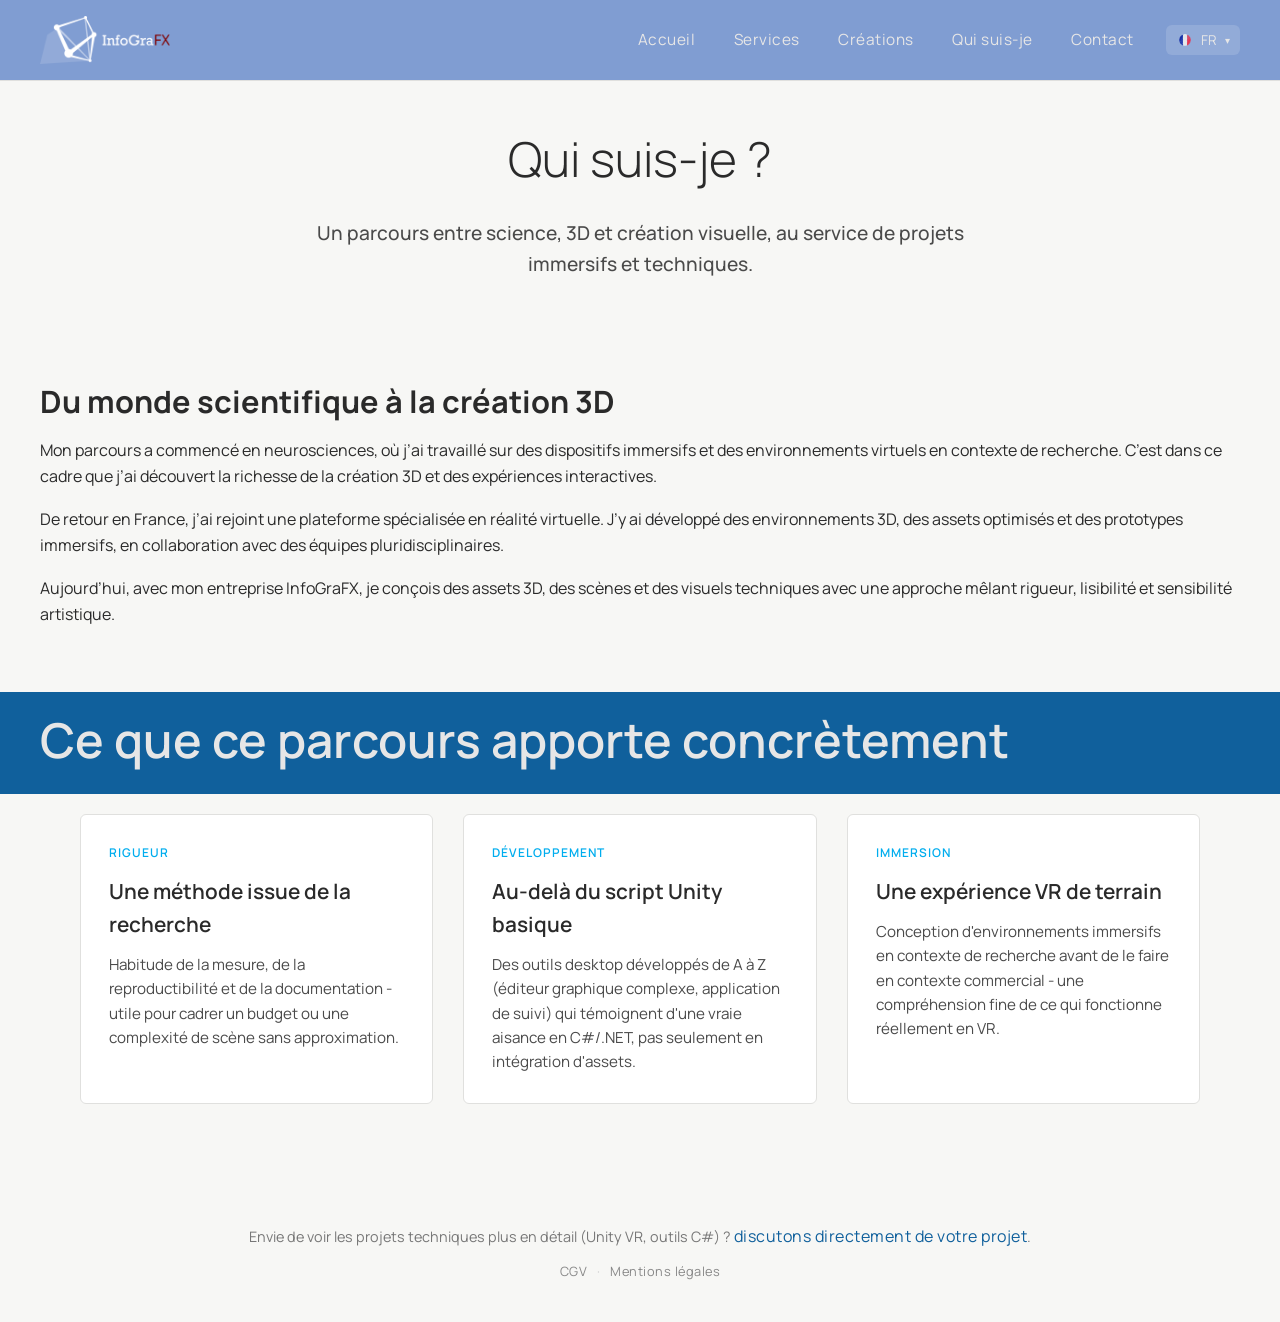
==== commit 359b8b1e: "modif website, add language" ====
--- a/apropos.html
+++ b/apropos.html
@@ -15,67 +15,74 @@
 <body>
 <header>            
     <img src="./assets/Images/Logo/logo1BATD.png" class="minlogo" alt="InfoGraFX">
-    <nav>
-        <a href="index.html">Accueil</a>
-        <a href="services.html">Services</a>
-        <a href="creations.html">Créations</a>
-        <a href="apropos.html">Qui suis-je</a>
-        <a href="contact.html">Contact</a>
-    </nav>
+    <div class="headerRight">
+        <nav>
+            <a href="index.html" data-i18n="nav.home">Accueil</a>
+            <a href="services.html" data-i18n="nav.services">Services</a>
+            <a href="creations.html" data-i18n="nav.creations">Créations</a>
+            <a href="apropos.html" data-i18n="nav.about">Qui suis-je</a>
+            <a href="contact.html" data-i18n="nav.contact">Contact</a>
+        </nav>
+        <div class="langSwitch">
+            <button type="button" class="langSwitchToggle" aria-haspopup="true" aria-expanded="false">
+                <img src="./assets/Icons/lang_fr.png" alt="" class="flagIcon langCurrentFlag" onerror="this.style.display='none'" onload="this.style.display=''">
+                <span class="langCurrent">FR</span>
+                <span class="langCaret">▾</span>
+            </button>
+            <ul class="langMenu">
+                <li><button type="button" class="langOption isActive" data-lang="fr"><img src="./assets/Icons/lang_fr.png" alt="" class="flagIcon" onerror="this.style.display='none'" onload="this.style.display=''"> Français</button></li>
+                <li><button type="button" class="langOption" data-lang="en"><img src="./assets/Icons/lang_en.png" alt="" class="flagIcon" onerror="this.style.display='none'" onload="this.style.display=''"> English</button></li>
+            </ul>
+        </div>
+    </div>
 </header>
 
 <section class="hero">
-    <h1>Qui suis-je ?</h1>
-    <!-- <p class="heroTagline">Un parcours parti des neurosciences, arrivé à la 3D et au développement Unity par la recherche immersive.</p> -->
-    <p class="heroTagline">    Un parcours entre science, 3D et création visuelle, au service de projets immersifs et techniques.</p>
+    <h1 data-i18n="about.hero.title">Qui suis-je ?</h1>
+    <p class="heroTagline" data-i18n="about.hero.tagline">    Un parcours entre science, 3D et création visuelle, au service de projets immersifs et techniques.</p>
 </section>
 
 <section class="mediaBlock mediaBlockAnimated mediaBlockFromRight">
     <div class="mediaBlockText">
-        <!-- <h2 class="mediaBlockTitle">Un chercheur devenu artisan du visuel et du code</h2> -->
-        <h2 class="mediaBlockTitle">Du monde scientifique à la création 3D</h2>
-        <!-- <p class="mediaBlockDescription">Mon parcours a commencé en neurosciences et déjà lié à l'étude de la réalitée virtuelle sur animaux. Lors de mon post-doctorat, j'ai continuer de découvrir la puissance la richesse de la création 3D et des environnements immersifs - une passion qui ne m'a plus quitté depuis.</p>
-        <p class="mediaBlockDescription">De retour en France, j'ai travaillé au sein d'une plateforme de recherche spécialisée en VR, où j'ai consolidé mes compétences en modélisation, intégration technique et programmation, au contact d'exigences scientifiques strictes.</p>
-        <p class="mediaBlockDescription">Basé à Marseille, je conçois aujourd'hui sous InfoGraFX des assets 3D, des scènes et des interactions qui mêlent rigueur technique et sensibilité visuelle.</p> -->
-
-        <p class="mediaBlockDescription">Mon parcours a commencé en neurosciences, où j’ai travaillé sur des dispositifs immersifs et des environnements virtuels en contexte de recherche. 
+        <h2 class="mediaBlockTitle" data-i18n="about.intro.title">Du monde scientifique à la création 3D</h2>
+        <p class="mediaBlockDescription" data-i18n="about.intro.desc1">Mon parcours a commencé en neurosciences, où j’ai travaillé sur des dispositifs immersifs et des environnements virtuels en contexte de recherche. 
     C’est dans ce cadre que j’ai découvert la richesse de la création 3D et des expériences interactives.</p>
-        <p class="mediaBlockDescription">    De retour en France, j’ai rejoint une plateforme spécialisée en réalité virtuelle. J’y ai développé des environnements 3D, des assets optimisés et des prototypes immersifs, en collaboration avec des équipes pluridisciplinaires.</p>
-        <p class="mediaBlockDescription">    Aujourd’hui, avec mon entreprise InfoGraFX, je conçois des assets 3D, des scènes et des visuels techniques avec une approche mêlant rigueur, lisibilité et sensibilité artistique.</p>
+        <p class="mediaBlockDescription" data-i18n="about.intro.desc2">    De retour en France, j’ai rejoint une plateforme spécialisée en réalité virtuelle. J’y ai développé des environnements 3D, des assets optimisés et des prototypes immersifs, en collaboration avec des équipes pluridisciplinaires.</p>
+        <p class="mediaBlockDescription" data-i18n="about.intro.desc3">    Aujourd’hui, avec mon entreprise InfoGraFX, je conçois des assets 3D, des scènes et des visuels techniques avec une approche mêlant rigueur, lisibilité et sensibilité artistique.</p>
     </div>
-    <!-- <img src="./assets/Images/ProfilePhoto.png" class="mediaBlockMedia animated-image"> -->
 </section>
 
-<h2 class="sectionTitle">Ce que ce parcours apporte concrètement</h2>
+<h2 class="sectionTitle" data-i18n="about.pillars.title">Ce que ce parcours apporte concrètement</h2>
 
 <section class="pillars">
     <div class="pillarCard">
-        <span class="pillarLabel">Rigueur</span>
-        <h2>Une méthode issue de la recherche</h2>
-        <p>Habitude de la mesure, de la reproductibilité et de la documentation - utile pour cadrer un budget ou une complexité de scène sans approximation.</p>
+        <span class="pillarLabel" data-i18n="about.pillars.rigueur.label">Rigueur</span>
+        <h2 data-i18n="about.pillars.rigueur.title">Une méthode issue de la recherche</h2>
+        <p data-i18n="about.pillars.rigueur.desc">Habitude de la mesure, de la reproductibilité et de la documentation - utile pour cadrer un budget ou une complexité de scène sans approximation.</p>
     </div>
     <div class="pillarCard">
-        <span class="pillarLabel">Développement</span>
-        <h2>Au-delà du script Unity basique</h2>
-        <p>Des outils desktop développés de A à Z (éditeur graphique complexe, application de suivi) qui témoignent d'une vraie aisance en C#/.NET, pas seulement en intégration d'assets.</p>
+        <span class="pillarLabel" data-i18n="about.pillars.dev.label">Développement</span>
+        <h2 data-i18n="about.pillars.dev.title">Au-delà du script Unity basique</h2>
+        <p data-i18n="about.pillars.dev.desc">Des outils desktop développés de A à Z (éditeur graphique complexe, application de suivi) qui témoignent d'une vraie aisance en C#/.NET, pas seulement en intégration d'assets.</p>
     </div>
     <div class="pillarCard">
-        <span class="pillarLabel">Immersion</span>
-        <h2>Une expérience VR de terrain</h2>
-        <p>Conception d'environnements immersifs en contexte de recherche avant de le faire en contexte commercial - une compréhension fine de ce qui fonctionne réellement en VR.</p>
+        <span class="pillarLabel" data-i18n="about.pillars.immersion.label">Immersion</span>
+        <h2 data-i18n="about.pillars.immersion.title">Une expérience VR de terrain</h2>
+        <p data-i18n="about.pillars.immersion.desc">Conception d'environnements immersifs en contexte de recherche avant de le faire en contexte commercial - une compréhension fine de ce qui fonctionne réellement en VR.</p>
     </div>
 </section>
 
 <footer>
-    <p>Envie de voir les projets techniques plus en détail (Unity VR, outils C#) ? <a href="contact.html">discutons directement de votre projet</a>.</p>
+    <p data-i18n="about.footer.cta">Envie de voir les projets techniques plus en détail (Unity VR, outils C#) ? <a href="contact.html" data-i18n="about.footer.ctaLink">discutons directement de votre projet</a>.</p>
     <p class="footerLegal">
-        <a href="cvg.html">CGV</a>
+        <a href="cvg.html" data-i18n="footer.cgv">CGV</a>
         <span>·</span>
-        <a href="mentions-legales.html">Mentions légales</a>
+        <a href="mentions-legales.html" data-i18n="footer.legal">Mentions légales</a>
     </p>
 </footer>
 
 <script type="module" src="./js/components/navToggle.js"></script>
+<script type="module" src="./js/components/i18n.js"></script>
 <script type="module" src="./js/main.js"></script>
 
 </body>
--- a/css/styles.css
+++ b/css/styles.css
@@ -152,9 +152,18 @@
     transform: translateY(-7px) rotate(-45deg);
 }
 
-@media (max-width: 780px) {
+@media (max-width: 1024px) {
     .navToggle {
         display: flex;
+    }
+
+    .headerRight {
+        gap: 12px;
+    }
+
+    .langSwitchToggle {
+        padding: 6px 8px;
+        font-size: 0.8rem;
     }
 
     nav {
@@ -187,6 +196,105 @@
 }
 
 /* ------------------------------
+   SÉLECTEUR DE LANGUE
+--------------------------------*/
+.headerRight {
+    display: flex;
+    align-items: center;
+    gap: clamp(12px, 2.5vw, 32px);
+}
+
+.langSwitch {
+    position: relative;
+}
+
+.langSwitchToggle {
+    display: flex;
+    align-items: center;
+    gap: 7px;
+    background: rgba(255, 255, 255, 0.14);
+    border: none;
+    color: var(--col_white);
+    padding: 6px 10px;
+    border-radius: 6px;
+    cursor: pointer;
+    font-family: inherit;
+    font-size: 0.85rem;
+    letter-spacing: 0.5px;
+    transition: background 0.2s ease;
+}
+
+.langSwitchToggle:hover {
+    background: rgba(255, 255, 255, 0.24);
+}
+
+.langCaret {
+    font-size: 0.65rem;
+    transition: transform 0.2s ease;
+}
+
+.langSwitch.isOpen .langCaret {
+    transform: rotate(180deg);
+}
+
+.langMenu {
+    position: absolute;
+    top: calc(100% + 8px);
+    right: 0;
+    background: #ffffff;
+    border: 1px solid var(--col-border);
+    border-radius: 8px;
+    box-shadow: 0 12px 30px rgba(0, 0, 0, 0.18);
+    list-style: none;
+    min-width: 150px;
+    padding: 6px;
+    opacity: 0;
+    visibility: hidden;
+    transform: translateY(-6px);
+    transition: opacity 0.15s ease, transform 0.15s ease;
+    z-index: 1100;
+}
+
+.langSwitch.isOpen .langMenu {
+    opacity: 1;
+    visibility: visible;
+    transform: translateY(0);
+}
+
+.langOption {
+    display: flex;
+    align-items: center;
+    gap: 8px;
+    width: 100%;
+    background: none;
+    border: none;
+    padding: 8px 10px;
+    border-radius: 5px;
+    font-family: inherit;
+    font-size: 0.9rem;
+    color: var(--col-text);
+    cursor: pointer;
+    text-align: left;
+}
+
+.langOption:hover {
+    background: var(--col-bg);
+}
+
+.langOption.isActive {
+    font-weight: 700;
+    color: var(--col_blue_dark2);
+}
+
+.flagIcon {
+    width: 18px;
+    height: 13px;
+    object-fit: cover;
+    border-radius: 2px;
+    flex-shrink: 0;
+}
+
+/* ------------------------------
    HERO SECTION
 --------------------------------*/
 .hero {
--- a/css/components/MediaBlock.css
+++ b/css/components/MediaBlock.css
@@ -65,6 +65,7 @@
     flex: 1 1 auto;
     display: flex;
     align-items: stretch;
+    justify-content: center;
     gap: clamp(10px, 1.5vw, 20px);
     height: clamp(220px, 30vw, 420px);
     min-width: 0;
@@ -78,6 +79,26 @@
     object-fit: cover;
     border-radius: 14px;
     background: var(--col-border);
+}
+
+/* Une seule image dans le groupe : on ne crop pas. On respecte la
+   hauteur commune et on laisse la largeur s'ajuster à son propre ratio
+   (object-fit: contain) plutôt que de forcer un remplissage qui
+   couperait une image carrée ou portrait.
+   Détection via :has() (moderne) ET via la classe explicite
+   .mediaBlockMediaGroupSingle posée en HTML (garantie tous navigateurs). */
+.mediaBlockMediaGroup:has(> img:only-child),
+.mediaBlockMediaGroupSingle {
+    justify-content: center;
+}
+
+.mediaBlockMediaGroup:has(> img:only-child) .mediaBlockMedia,
+.mediaBlockMediaGroupSingle .mediaBlockMedia {
+    flex: 0 1 auto;
+    width: auto;
+    max-width: 100%;
+    object-fit: contain;
+    background: #ffffff;
 }
 
 /* ============================
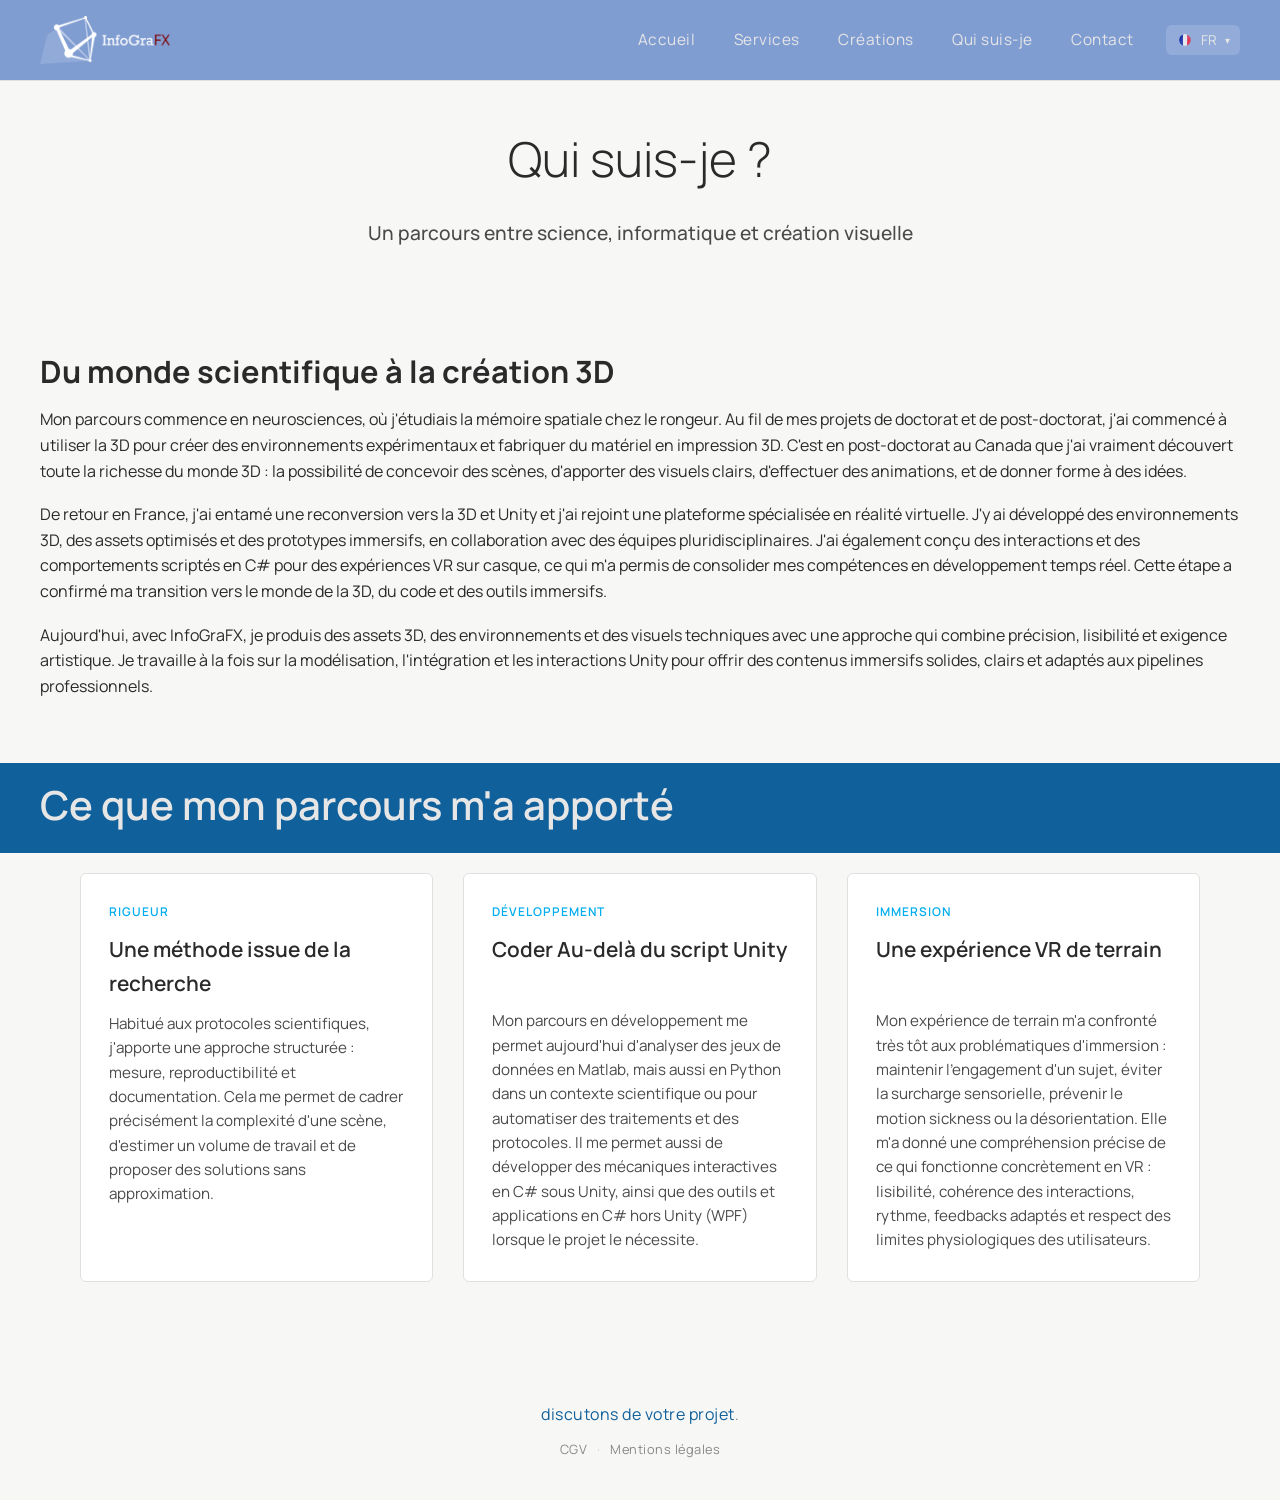
==== commit c54b85e2: "modif traductions" ====
--- a/apropos.html
+++ b/apropos.html
@@ -1,19 +1,21 @@
 <!DOCTYPE html>
 <html lang="fr">
+
 <head>
     <meta charset="UTF-8">
     <meta name="viewport" content="width=device-width, initial-scale=1.0">
     <title>Qui suis-je – InfoGraFX</title>
-    <meta name="description" content="Parcours de François-Xavier Michon, fondateur d'InfoGraFX : des neurosciences à la 3D, la VR et le développement Unity.">
+    <meta name="description"
+        content="Parcours de François-Xavier Michon, fondateur d'InfoGraFX : des neurosciences à la 3D, la VR et le développement Unity.">
 
-    <link rel="stylesheet" href="./css/styles.css">
-    <link rel="stylesheet" href="./css/components/MediaBlock.css">
-    <link rel="stylesheet" href="./css/components/Lightbox.css">
+    <link rel="stylesheet" href="css/styles.css">
+    <link rel="stylesheet" href="css/components/MediaBlock.css">
+    <link rel="stylesheet" href="css/components/Lightbox.css">
     <link href="https://fonts.googleapis.com/css2?family=Manrope:wght@300;400;500;600&display=swap" rel="stylesheet">
 </head>
 
 <body>
-<header>            
+<header>
     <img src="./assets/Images/Logo/logo1BATD.png" class="minlogo" alt="InfoGraFX">
     <div class="headerRight">
         <nav>
@@ -37,53 +39,99 @@
     </div>
 </header>
 
-<section class="hero">
-    <h1 data-i18n="about.hero.title">Qui suis-je ?</h1>
-    <p class="heroTagline" data-i18n="about.hero.tagline">    Un parcours entre science, 3D et création visuelle, au service de projets immersifs et techniques.</p>
-</section>
+    <section class="hero">
+        <h1 data-i18n="about.hero.title">Qui suis-je ?</h1>
+        <!-- <p class="heroTagline">Un parcours parti des neurosciences, arrivé à la 3D et au développement Unity par la recherche immersive.</p> -->
+        <p data-i18n="about.hero.tagline" class="heroTagline"> Un parcours entre science, informatique et création visuelle</p>
+    </section>
 
-<section class="mediaBlock mediaBlockAnimated mediaBlockFromRight">
-    <div class="mediaBlockText">
-        <h2 class="mediaBlockTitle" data-i18n="about.intro.title">Du monde scientifique à la création 3D</h2>
-        <p class="mediaBlockDescription" data-i18n="about.intro.desc1">Mon parcours a commencé en neurosciences, où j’ai travaillé sur des dispositifs immersifs et des environnements virtuels en contexte de recherche. 
-    C’est dans ce cadre que j’ai découvert la richesse de la création 3D et des expériences interactives.</p>
-        <p class="mediaBlockDescription" data-i18n="about.intro.desc2">    De retour en France, j’ai rejoint une plateforme spécialisée en réalité virtuelle. J’y ai développé des environnements 3D, des assets optimisés et des prototypes immersifs, en collaboration avec des équipes pluridisciplinaires.</p>
-        <p class="mediaBlockDescription" data-i18n="about.intro.desc3">    Aujourd’hui, avec mon entreprise InfoGraFX, je conçois des assets 3D, des scènes et des visuels techniques avec une approche mêlant rigueur, lisibilité et sensibilité artistique.</p>
-    </div>
-</section>
+    <section class="mediaBlock mediaBlockAnimated mediaBlockFromRight">
+        <div class="mediaBlockText">
+            <!-- <h2 class="mediaBlockTitle">Un chercheur devenu artisan du visuel et du code</h2> -->
+            <h2 data-i18n=about.intro.title class="mediaBlockTitle">Du monde scientifique à la création 3D</h2>
+            <!-- <p class="mediaBlockDescription">Mon parcours a commencé en neurosciences et déjà lié à l'étude de la réalitée virtuelle sur animaux. Lors de mon post-doctorat, j'ai continuer de découvrir la puissance la richesse de la création 3D et des environnements immersifs - une passion qui ne m'a plus quitté depuis.</p>
+        <p class="mediaBlockDescription">De retour en France, j'ai travaillé au sein d'une plateforme de recherche spécialisée en VR, où j'ai consolidé mes compétences en modélisation, intégration technique et programmation, au contact d'exigences scientifiques strictes.</p>
+        <p class="mediaBlockDescription">Basé à Marseille, je conçois aujourd'hui sous InfoGraFX des assets 3D, des scènes et des interactions qui mêlent rigueur technique et sensibilité visuelle.</p> -->
 
-<h2 class="sectionTitle" data-i18n="about.pillars.title">Ce que ce parcours apporte concrètement</h2>
+            <p data-i18n=about.intro.desc1 class="mediaBlockDescription">Mon parcours commence en neurosciences, où j'étudiais la mémoire spatiale
+                chez le rongeur.
+                Au fil de mes projets de doctorat et de post-doctorat, j'ai commencé à utiliser la 3D pour créer des
+                environnements
+                expérimentaux et fabriquer du matériel en impression 3D.
+                C'est en post-doctorat au Canada que j'ai vraiment découvert toute la richesse du monde 3D : la
+                possibilité de concevoir des scènes, d'apporter des visuels clairs, d'effectuer des animations,
+                et de donner forme à des idées.
 
-<section class="pillars">
-    <div class="pillarCard">
-        <span class="pillarLabel" data-i18n="about.pillars.rigueur.label">Rigueur</span>
-        <h2 data-i18n="about.pillars.rigueur.title">Une méthode issue de la recherche</h2>
-        <p data-i18n="about.pillars.rigueur.desc">Habitude de la mesure, de la reproductibilité et de la documentation - utile pour cadrer un budget ou une complexité de scène sans approximation.</p>
-    </div>
-    <div class="pillarCard">
-        <span class="pillarLabel" data-i18n="about.pillars.dev.label">Développement</span>
-        <h2 data-i18n="about.pillars.dev.title">Au-delà du script Unity basique</h2>
-        <p data-i18n="about.pillars.dev.desc">Des outils desktop développés de A à Z (éditeur graphique complexe, application de suivi) qui témoignent d'une vraie aisance en C#/.NET, pas seulement en intégration d'assets.</p>
-    </div>
-    <div class="pillarCard">
-        <span class="pillarLabel" data-i18n="about.pillars.immersion.label">Immersion</span>
-        <h2 data-i18n="about.pillars.immersion.title">Une expérience VR de terrain</h2>
-        <p data-i18n="about.pillars.immersion.desc">Conception d'environnements immersifs en contexte de recherche avant de le faire en contexte commercial - une compréhension fine de ce qui fonctionne réellement en VR.</p>
-    </div>
-</section>
+            <p data-i18n=about.intro.desc2> De retour en France, j'ai entamé une reconversion vers la 3D et Unity et j'ai rejoint une plateforme
+                spécialisée en réalité virtuelle.
+                J'y ai développé des environnements 3D, des assets optimisés et des prototypes immersifs, en
+                collaboration avec des équipes pluridisciplinaires.
+                J'ai également conçu des interactions et des comportements scriptés en C# pour des expériences VR sur
+                casque, ce qui m'a permis de consolider mes compétences en développement temps réel.
+                Cette étape a confirmé ma transition vers le monde de la 3D, du code et des outils immersifs.
+            </p>
+            <p data-i18n=about.intro.desc3 class="mediaBlockDescription"> Aujourd'hui, avec InfoGraFX, je produis des assets 3D, des environnements
+                et des visuels
+                techniques avec une approche qui combine précision, lisibilité et exigence artistique. Je travaille à la
+                fois sur
+                la modélisation, l'intégration et les interactions Unity pour offrir des contenus immersifs solides,
+                clairs et adaptés aux
+                pipelines professionnels.
+            </p>
+        </div>
+        <!-- <img src="assets/Images/ProfilePhoto.png" class="mediaBlockMedia animated-image"> -->
+    </section>
 
-<footer>
-    <p data-i18n="about.footer.cta">Envie de voir les projets techniques plus en détail (Unity VR, outils C#) ? <a href="contact.html" data-i18n="about.footer.ctaLink">discutons directement de votre projet</a>.</p>
-    <p class="footerLegal">
-        <a href="cvg.html" data-i18n="footer.cgv">CGV</a>
-        <span>·</span>
-        <a href="mentions-legales.html" data-i18n="footer.legal">Mentions légales</a>
-    </p>
-</footer>
+    <h2 data-i18n=about.pillars.title class="sectionTitle" >Ce que mon parcours m'a apporté</h2>
 
-<script type="module" src="./js/components/navToggle.js"></script>
-<script type="module" src="./js/components/i18n.js"></script>
-<script type="module" src="./js/main.js"></script>
+    <section class="pillars">
+        <div class="pillarCard">
+            <span data-i18n=about.pillars.rigueur.label class="pillarLabel">Rigueur</span>
+            <h2 data-i18n=about.pillars.rigueur.title >Une méthode issue de la recherche</h2>
+            <p data-i18n=about.pillars.rigueur.desc>
+                Habitué aux protocoles scientifiques, j'apporte une approche structurée : mesure, reproductibilité et
+                documentation.
+                Cela me permet de cadrer précisément la complexité d'une scène, d'estimer un volume de travail et de
+                proposer des
+                solutions sans approximation.
+            </p>
+        </div>
+        <div class="pillarCard">
+            <span data-i18n=about.pillars.dev.label class="pillarLabel">Développement</span>
+            <h2 data-i18n=about.pillars.dev.title>Coder Au-delà du script Unity</h2>
+            <p data-i18n=about.pillars.dev.desc>
+                Mon parcours en développement me permet aujourd'hui d'analyser des jeux de données en Matlab, mais aussi
+                en Python dans un contexte scientifique ou pour automatiser des traitements et des protocoles.
+                Il me permet aussi de développer des mécaniques interactives en C# sous Unity, ainsi que des outils et
+                applications en C# hors Unity (WPF) lorsque le projet le nécessite.
+            </p>
+        </div>
+        <div class="pillarCard">
+            <span data-i18n=about.pillars.immersion.label class="pillarLabel">Immersion</span>
+            <h2 data-i18n=about.pillars.immersion.title>Une expérience VR de terrain</h2>
+            <p data-i18n=about.pillars.immersion.desc>
+                Mon expérience de terrain m'a confronté très tôt aux problématiques d'immersion : maintenir l'engagement
+                d'un sujet, éviter la surcharge sensorielle, prévenir le motion sickness ou la désorientation.
+                Elle m'a donné une compréhension précise de ce qui fonctionne concrètement en VR : lisibilité, cohérence
+                des interactions, rythme, feedbacks adaptés et respect des limites physiologiques des utilisateurs.
+
+            </p>
+        </div>
+    </section>
+
+    <footer>
+        <p data-i18n=about.footer.cta> <a data-i18n=about.footer.ctaLink href="contact.html">discutons de votre projet</a>.</p>
+                <p class="footerLegal">
+            <a href="cvg.html" data-i18n="footer.cgv">CGV</a>
+            <span>·</span>
+            <a href="mentions-legales.html" data-i18n="footer.legal">Mentions légales</a>
+        </p>
+    </footer>
+
+    <script type="module" src="./js/components/navToggle.js"></script>
+    <script type="module" src="./js/components/i18n.js"></script>
+    <script type="module" src="js/main.js"></script>
 
 </body>
-</html>
+
+</html>
--- a/css/styles.css
+++ b/css/styles.css
@@ -85,7 +85,7 @@
     border-bottom: 1px solid var(--col-border);
     position: sticky;
     top: 0;
-    z-index: 1000;
+    z-index: 9999;
 
     display: flex;               /* ALIGNEMENT GLOBAL */
     align-items: center;         /* CENTRAGE VERTICAL */
@@ -314,6 +314,7 @@
     font-size: clamp(1rem, 2.2vw, 1.2rem);
     max-width: 700px;
     margin: 0 auto;
+    /* margin-top: 1rem; */
     color: var(--col-text-light);
 }
 
@@ -466,6 +467,7 @@
 
 .pillarCard h2 {
     font-size: 1.3rem;
+    min-height: 4rem;
     font-weight: 600;
 }
 
@@ -473,6 +475,7 @@
     color: var(--col-text-light);
     font-size: 0.95rem;
     flex-grow: 1;
+
 }
 
 .pillarCard a {
@@ -490,7 +493,7 @@
 --------------------------------*/
 .sectionTitle {
     padding: 10px clamp(16px, 4vw, 40px) 16px;
-    font-size: clamp(1.6rem, 5vw, 3rem);
+    font-size: clamp(1.6rem, 5vw, 2.5rem);
     font-weight: 600;
     background-color: var(--col_blue_dark2);
     color: var(--col_white);
@@ -499,7 +502,7 @@
 /* IMAGE — entre 40% et 66% selon sa taille réelle */
 .logo {
     flex: 0 1 auto;          /* image prend l’espace qu’elle peut */
-    max-height: clamp(120px, 30vh, 280px);        /* jamais trop haute, jamais minuscule */
+    max-height: clamp(120px, 30vh, 220px);        /* jamais trop haute, jamais minuscule */
     width: auto;
     height: auto;
     object-fit: contain;     /* image entière */
@@ -522,7 +525,10 @@
 .contactForm {
     display: flex;
     flex-direction: column;
-    gap: 6px;
+    justify-self: center;
+    width: 100%;
+    max-width: 500px;
+        gap: 6px;
 }
 
 .contactForm label {
--- a/css/components/MediaBlock.css
+++ b/css/components/MediaBlock.css
@@ -42,6 +42,16 @@
     font-weight: 700;
     line-height: 1.2;
     text-align: left;
+}
+
+.mediaBlockSubTitle
+{
+    margin: 0;
+    padding: 0;
+    line-height: 1.2;
+    text-align: left;
+    font-size: clamp(1.3rem, 2.4vw, 1.3rem);
+    font-weight: 600;
 }
 
 .mediaBlockDescription {
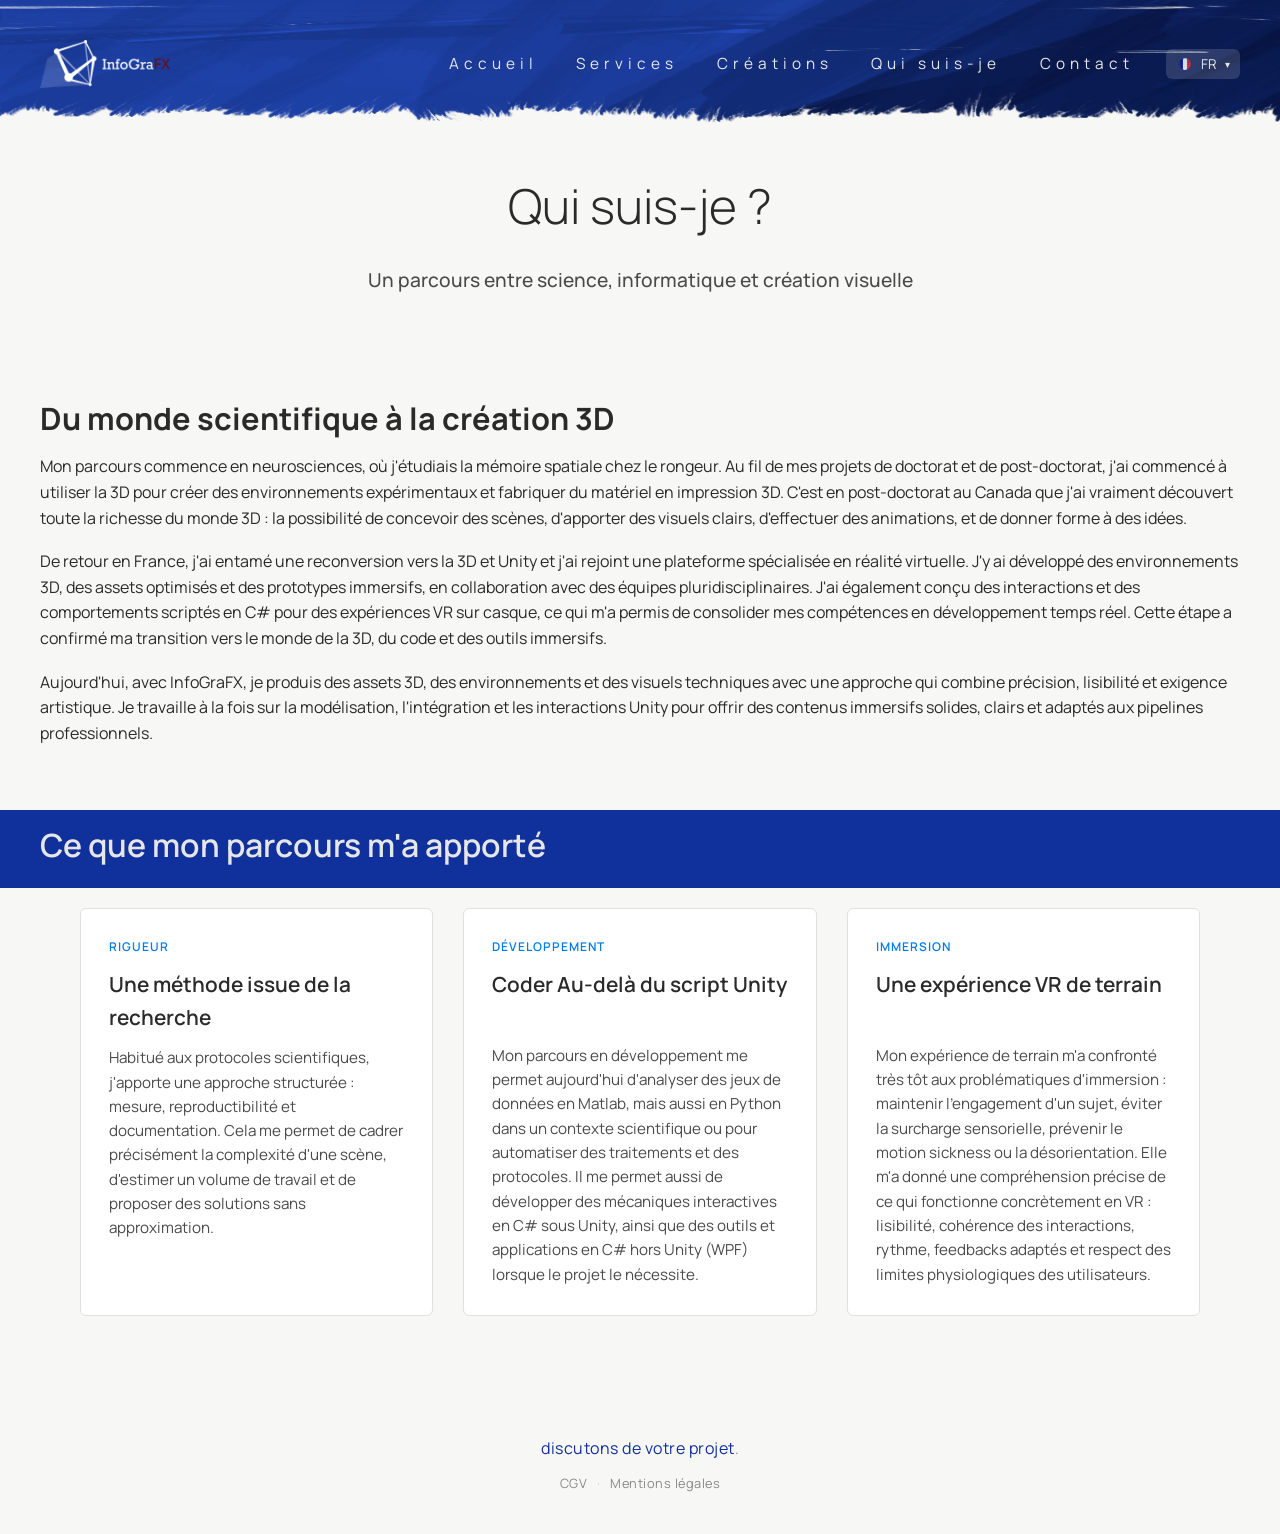
==== commit 0fdbb636: "modif theme" ====
--- a/apropos.html
+++ b/apropos.html
@@ -120,7 +120,7 @@
     </section>
 
     <footer>
-        <p data-i18n=about.footer.cta> <a data-i18n=about.footer.ctaLink href="contact.html">discutons de votre projet</a>.</p>
+        <p data-i18n=about.footer.cta> <a class= footerLink data-i18n=about.footer.ctaLink href="contact.html">discutons de votre projet</a>.</p>
                 <p class="footerLegal">
             <a href="cvg.html" data-i18n="footer.cgv">CGV</a>
             <span>·</span>
--- a/css/styles.css
+++ b/css/styles.css
@@ -18,6 +18,7 @@
     --col_white: #e6e6e6;
     --col_grey: #333333;
     --col_orange: #eb6c1a;
+    --col_yellow: #ffea76;
     --col_black2: #151515;
     --col_black3: #1a1a1a;
     --col_grey2: #555555;
@@ -25,10 +26,10 @@
     --col_cyan_neon:#00E5FF;
     --col_night_blue: #0B0F26;
     --col_deep_blue: #0E3A66;
-    --col_blue: #00adee;
+    --col_blue: #007bee;
     --col_blue_dark: #809dd2;
-    --col_blue_dark2: #10609c;
-    --col_blue_dark3: #073c64;
+    --col_blue_dark2: #10319c;
+    --col_blue_dark3: #0a1e5f;
 }
 
 /* ------------------------------
@@ -67,11 +68,21 @@
     transition: opacity 0.2s ease;
 }
 
+.footerLink{color: var(--col_blue_dark2);
+}
+
+.footerLink:hover{color: var(--col_blue);
+    text-decoration:underline ;  
+      letter-spacing: 0.5px;
+
+}
+
 a:hover {
-    color: var(--col_blue_dark2);
+    color: var(--col_yellow);
     text-decoration: none;
     font-weight: 400;
-text-decoration:underline ;    letter-spacing: 0.5px;
+text-decoration:underline ; 
+   letter-spacing: 0.5px;
     transition: opacity 0.2s ease;
 }
 
@@ -81,17 +92,23 @@
 header {
     width: 100%;
     padding: 16px clamp(16px, 4vw, 40px);
-    background: var(--col_blue_dark);
-    border-bottom: 1px solid var(--col-border);
+    /* border-bottom: 1px solid var(--col-border); */
     position: sticky;
     top: 0;
-    z-index: 9999;
-
+    z-index:9999;
     display: flex;               /* ALIGNEMENT GLOBAL */
     align-items: center;         /* CENTRAGE VERTICAL */
     justify-content: space-between; /* LOGO À GAUCHE / NAV À DROITE */
-    min-height: 64px;
-}
+    min-height: 128px;
+    /* background: var(--col_blue_dark); */
+    background: url("../assets/Layout/banniere1.png");
+    background-size: cover;
+    background-position: center;
+    background-repeat: no-repeat;
+
+}
+
+
 
 .minlogo{
 display: block;
@@ -110,7 +127,7 @@
     text-decoration: none;
     font-weight: 400;
     font-size: clamp(0.95rem, 1.2vw, 1.2rem);
-    letter-spacing: 0.5px;
+    letter-spacing: 5px;
     transition: opacity 0.2s ease;
     white-space: nowrap;
 }
@@ -168,16 +185,17 @@
 
     nav {
         position: absolute;
-        top: 100%;
-        left: 0;
+        top: 80%;
+        left: auto;
         right: 0;
+        width: 200px;
         flex-direction: column;
         gap: 0;
-        background: var(--col_blue_dark);
+        background: var(--col_blue_dark3);
         max-height: 0;
         overflow: hidden;
         transition: max-height 0.3s ease;
-        border-bottom: 1px solid rgba(255, 255, 255, 0.15);
+        border-bottom: none;
     }
 
     nav.navOpenState {
@@ -192,7 +210,13 @@
 }
 
 nav a:hover {
-    opacity: 0.6;
+    opacity:1;
+        color: var(--col_yellow);
+    text-decoration: none;
+    font-weight: 400;
+    text-decoration:dashed ;    
+    letter-spacing: 5px;
+
 }
 
 /* ------------------------------
@@ -493,7 +517,7 @@
 --------------------------------*/
 .sectionTitle {
     padding: 10px clamp(16px, 4vw, 40px) 16px;
-    font-size: clamp(1.6rem, 5vw, 2.5rem);
+    font-size: clamp(1.3rem, 5vw, 2rem);
     font-weight: 600;
     background-color: var(--col_blue_dark2);
     color: var(--col_white);
